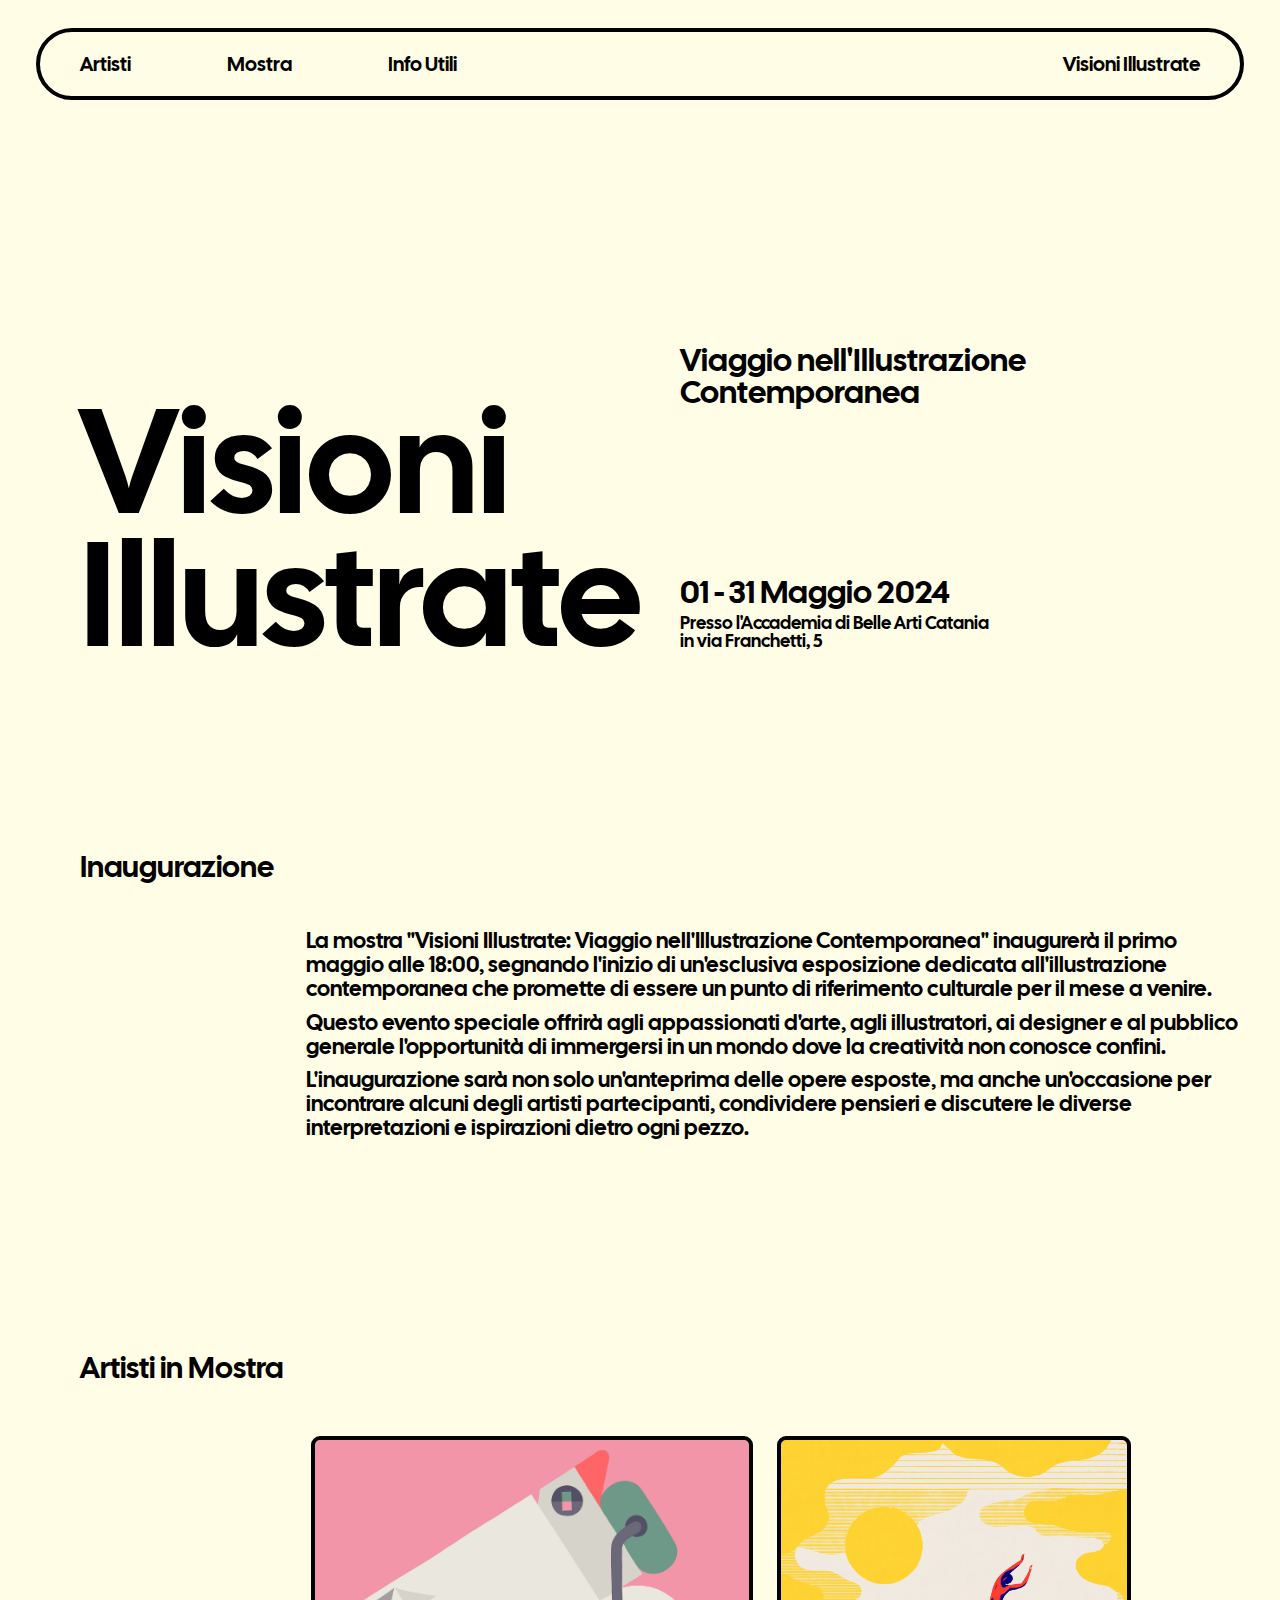
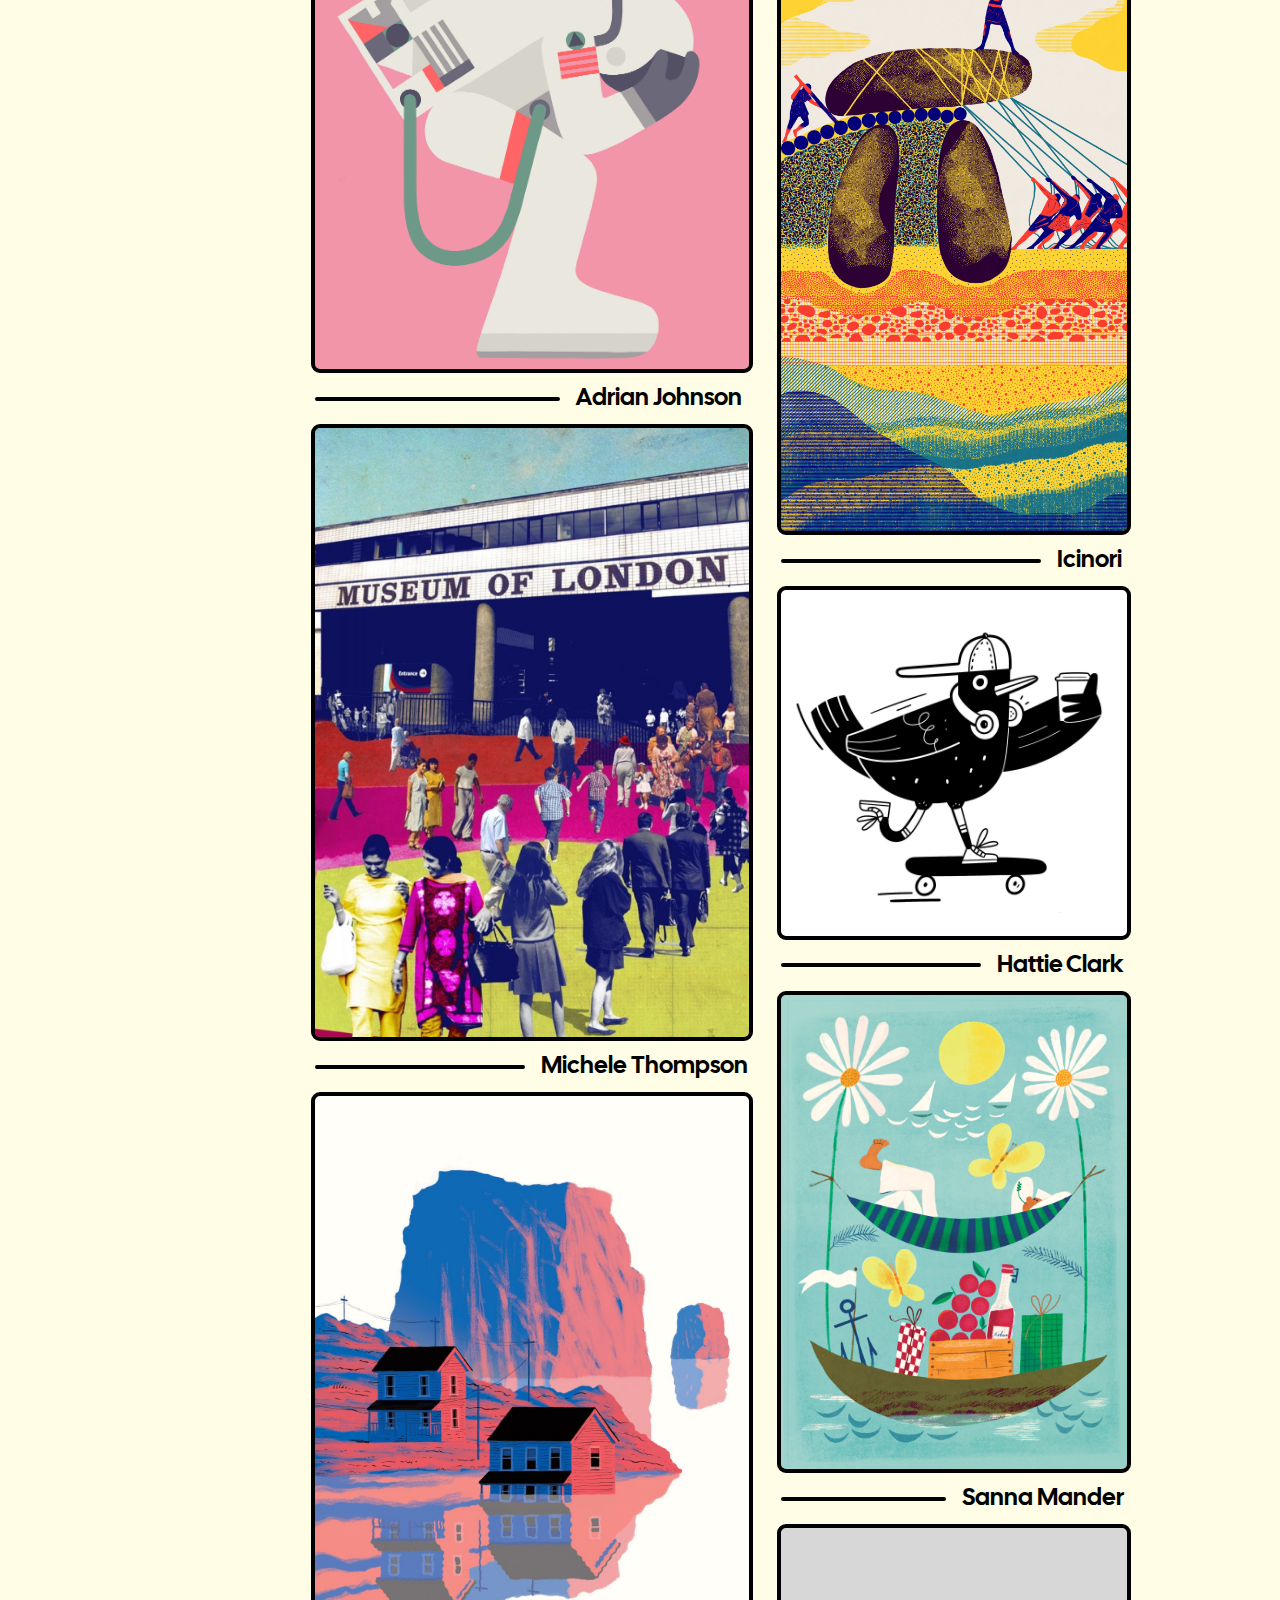
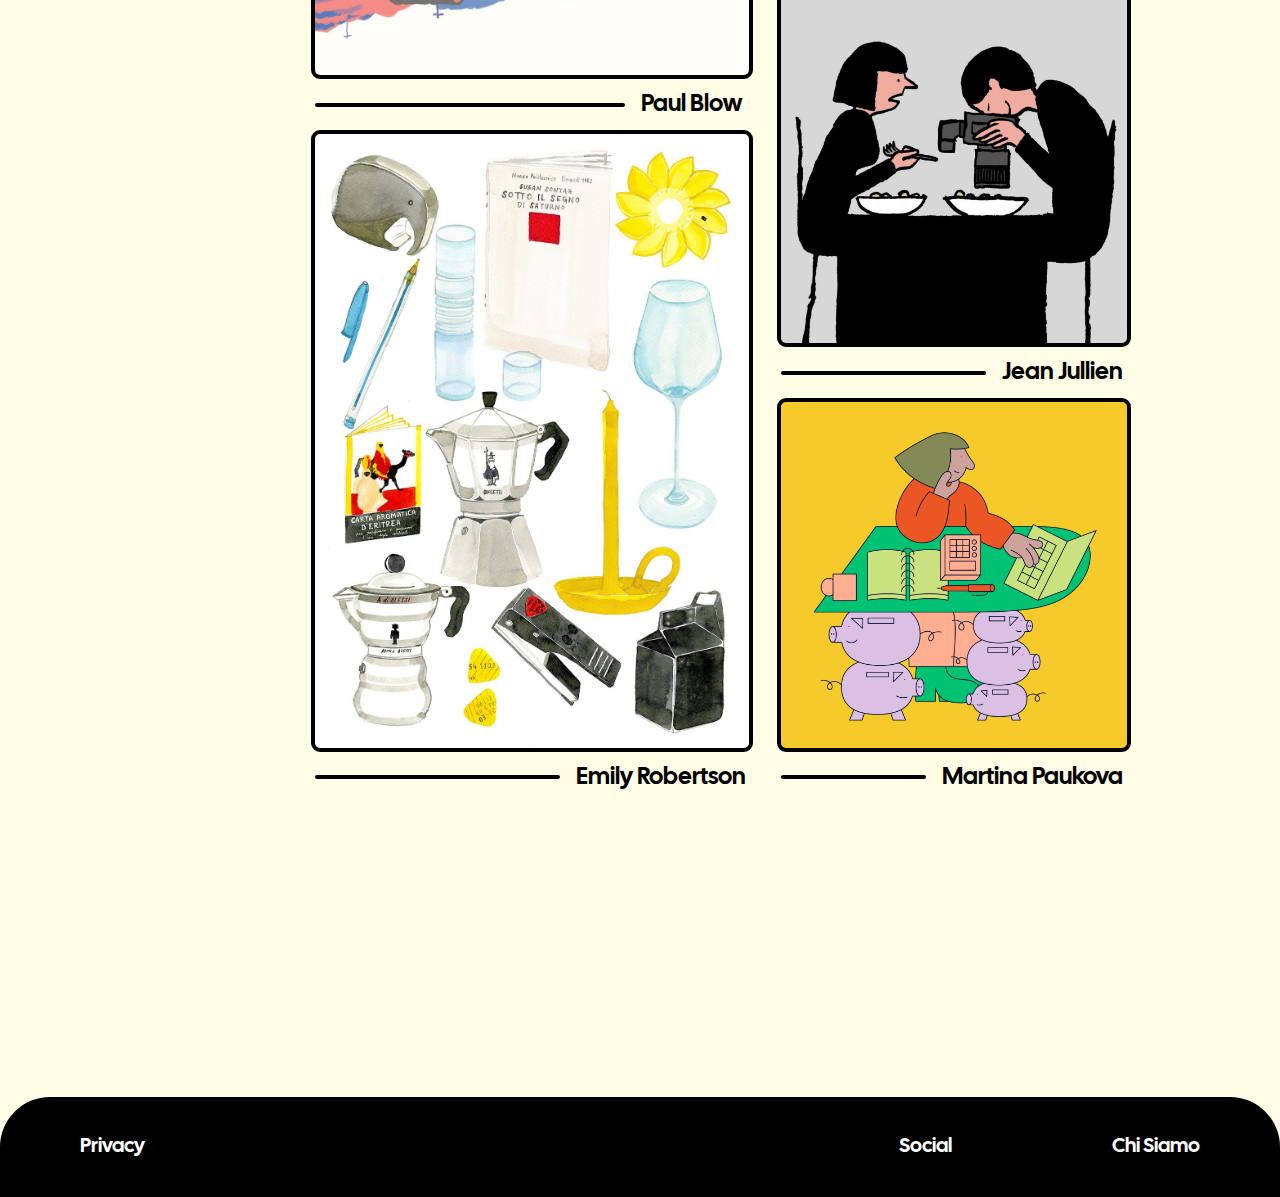
==== index.html @ b2c187a6 "Initial commit" ====
<!DOCTYPE html>
<html lang="en">
<head>
    <meta charset="UTF-8">
    <meta name="viewport" content="width=device-width, initial-scale=1.0">
    <title>Document</title>
    <link rel="stylesheet" href="styleprova2.css">
    <link rel="preconnect" href="https://fonts.googleapis.com">
    <link rel="preconnect" href="https://fonts.gstatic.com" crossorigin>
    <link href="https://fonts.googleapis.com/css2?family=Poppins:wght@500&display=swap" rel="stylesheet">
<body>
    <header>
        <div class="distanza">
            <ul>
                <li><a href="artisti.html">Artisti</a></li>
                <li><a href="">Mostra</a></li>
                <li><a href="">Info Utili</a></li>
            </ul>
        </div>
        <div class="sito">
            <a href="">Visioni Illustrate</a>
        </div>
    </header>
    <main>
        <section class="primo-blocco">
            <div class="home">
                <div class="titolo">
                    <h1>Visioni Illustrate</h1>
                </div>
                <div class="info">
                    <h2>Viaggio nell'Illustrazione Contemporanea</h2>
                    <h3>01 - 31 Maggio 2024</h3>
                    <h4>Presso l'Accademia di Belle Arti Catania 
                        <br>in via Franchetti, 5
                    </h4>
                </div>
            </div>
        </section>
        <section class="secondo-blocco">
            <div class="inaugurazione">
                <div class="distanza2">
                    <h5>Inaugurazione</h5>
                </div>
                <div class="testo">
                    <p>La mostra "Visioni Illustrate: Viaggio nell'Illustrazione Contemporanea" inaugurerà il primo maggio alle 18:00, segnando l'inizio di un'esclusiva esposizione dedicata all'illustrazione contemporanea che promette di essere un punto di riferimento culturale per il mese a venire.</p>
                    <p>Questo evento speciale offrirà agli appassionati d'arte, agli illustratori, ai designer e al pubblico generale l'opportunità di immergersi in un mondo dove la creatività non conosce confini.</p>
                    <p>L'inaugurazione sarà non solo un'anteprima delle opere esposte, ma anche un'occasione per incontrare alcuni degli artisti partecipanti, condividere pensieri e discutere le diverse interpretazioni e ispirazioni dietro ogni pezzo.</p>
                </div>
        </section>
        <section class="terzo-blocco">
            <div class="portfolio">
                <div class="distanza2">
                    <h6>Artisti in Mostra</h6>
                </div>  
                <div class="grid">
                    <div class="prima-colonna">
                        <div class="item1">
                            <img src="/immagini/adrian-johnson/adrian-johnson-astronauta-rosa.jpg" alt="">
                        </div>
                        <div class="nome-artista">
                            <div class="bordo1">
                                <div style="border: 2px black solid; border-radius: 50px;"></div>
                            </div>
                            <h7>Adrian Johnson</h7>
                        </div>
                        <div class="item1">
                            <img src="/immagini/michelle-thompson/michelle-thompson-museum.jpg" alt="">
                        </div>
                        <div class="nome-artista">
                            <div class="bordo2">
                                <div style="border: 2px black solid; border-radius: 50px;"></div>
                            </div>        
                            <h8>Michele Thompson</h8>
                        </div>
                        <div class="item1">
                            <img src="/immagini/paul-blow/paul-blow-landscape.jpg" alt="">
                        </div>
                        <div class="nome-artista">
                            <div class="bordo3">
                                <div style="border: 2px black solid; border-radius: 50px;"></div>
                            </div>
                            <h9>Paul Blow</h9>
                        </div>
                        <div class="item1">
                            <img src="/immagini/emily-robertson/emily-robertson.jpg" alt="">
                        </div>
                        <div class="nome-artista">
                            <div class="bordo4">
                                <div style="border: 2px black solid; border-radius: 50px;"></div>
                            </div>
                            <h10>Emily Robertson</h10>
                        </div>
                    </div>
                    <div class="seconda-colonna">
                        <div class="item2">
                            <img src="/immagini/icinori/icinori.jpg" alt="">
                        </div>
                        <div class="nome-artista">
                            <div class="bordo5">
                                <div style="border: 2px black solid; border-radius: 50px;"></div>
                            </div>
                            <h11>Icinori</h11>
                        </div>
                        <div class="item2">
                            <img src="/immagini/hattie-clark/hattie-clark.jpg" alt="">
                        </div>
                        <div class="nome-artista">
                            <div class="bordo6">
                                <div style="border: 2px black solid; border-radius: 50px;"></div>
                            </div>
                            <h12>Hattie Clark</h13>
                        </div>
                        <div class="item2">
                            <img src="/immagini/sanna-mander/sanna-mander-daisy.jpg" alt="">
                        </div>
                        <div class="nome-artista">
                            <div class="bordo7">
                                <div style="border: 2px black solid; border-radius: 50px;"></div>
                            </div>
                            <h14>Sanna Mander</h14>
                        </div>
                        <div class="item2">
                            <img src="/immagini/jean-jullien/jean-jullien.jpg" alt="">
                        </div>
                        <div class="nome-artista">
                            <div class="bordo8">
                                <div style="border: 2px black solid; border-radius: 50px;"></div>
                            </div>
                            <h15>Jean Jullien</h15>
                        </div>
                        <div class="item2">
                            <img src="/immagini/martina-paukova/martina-paukova-maialino.jpg" alt="">
                        </div>
                        <div class="nome-artista">
                            <div class="bordo9">
                                <div style="border: 2px black solid; border-radius: 50px;"></div>
                            </div>       
                            <h16>Martina Paukova</h16>
                        </div>
                    </div>
                </div>
            </div>    
        </section>
    </main>
    <footer>
        <nav class="distanza4"><a href="">Privacy</a></nav>
        <nav>
            <ul>
                <li><a href="">Social</a></li>
                <li><a href="">Chi Siamo</a></li>
            </ul>
        </nav>
    </footer>
</body>
</html>
---- styleprova2.css ----
body {
    background-color: #FFFDE6;
    margin: 0;
    font-family: myFont;
    box-sizing: border-box;
}

h1, h2, h3, h4, h5, h6, ul, a, p, li {
    margin: 0;
    padding: 0;
}

img {
    max-width: 100%;
    display: block;
}

.grid img {
    border-radius: 5px;
    outline: 4px solid black;
}

.immagine-png {
    margin: 100px auto;
    width: 100%;
}

.immagine-png-flex {
    mix-blend-mode: multiply;
}

.immagine-png-flex-sanna {
    width: 500px;
}

.martina h1 {
    position: absolute;
    margin-left: 120px;
    margin-top: 225px;
    font-size: 148px;
    line-height: 90%;
    height: 240px;
    max-width: 600px;
    align-items: center;

}

.adrian {
    display: flex;
}

.martina {
    max-width: 1380px;
    margin: 0 auto;
    position: relative;
}


header {
    max-width: 1200px;
    margin: auto;
    display: flex;
    height: 64px;
    margin-top: 28px;
    border-radius: 50px;
    border: 4px solid #000;
    justify-content: space-between;
    align-items:center;
}


header a {
    color: #000;
    text-decoration: none;
    font-size: 20px;
    margin: 0 64px 0 0;
    height: 20px;
    display: flex;
    max-width: 100%;
}

a:hover {
    color: grey;
}

img:hover {
    outline-color:#FFFDE6;
}

.mappa img:hover {
    outline-color: #FFFDE6 ;
}
header ul {
    max-width: 100%;
    list-style-type: none;
    display: flex;
    margin: 64px 40px;
    gap: 32px;
}


.sito a {
    max-width: 100%;
    margin: 0 40px 0 0;
}

.primo-blocco {
    max-width: 1200px;
    height: 500px;
    margin: auto;
    margin-top: 20px;
}

.home {
    display: flex;
    gap: 32px;
}

h1 {
    margin-left: 40px;
    margin-top: 288px;
    font-size: 148px;
    line-height: 90%;
    height: 240px;
    max-width: 600px;
}

h2 {
    margin-top: 227px;
    height: 64px;
    font-size: 32px;
    line-height: 100%;
    max-width: 100%;
}

h3 {
    margin-top: 168px;
    font-size: 32px;
    max-width: 100%;
    height: 32px;
    line-height: 100%;
}

h4 {
    font-size: 18px;
    line-height: 100%;
    margin-top: 5px;
}

.secondo-blocco {
    max-width: 1200px;
    height: fit-content;
    margin: auto;
}

.secondo-blocco-artisti {
    max-width: 1200px;
    height: fit-content;
    margin: auto;
}

.secondo-blocco-mostra {
    max-width: 1200px;
    height: fit-content;
    margin: auto; 
}

.mostra-info {
    max-width: 1200px;
    height: fit-content;
    margin: auto; 
}

.mostra-info-margin {
    max-width: 1200px;
    height: fit-content;
    margin: auto; 
}

.inaugurazione {
    display: flex;
    gap: 32px;
    margin: 0;
    padding: 0;
}


.distanza2 h5 {
    margin-left: 40px;
    margin-top: 234px;
    font-size: 30px;
    line-height: 100%;
    height: 36px;
    padding: 0;
}


.artisti-mostra h5 {
    font-size: 30px;
    margin: 234px 0 0 40px;
    max-width: 100%;
}

.artisti-mostra-margin h5 {
    font-size: 30px;
    margin: 234px 0 0 40px;
    max-width: 100%;
}

.biografia h5 {
    margin: 100px 0 0 40px;
    font-size: 30px;
    padding-right: 86px;
}

.biografia-adrian h5 {
    margin: 300px 0 0 40px;
    font-size: 30px;
    padding-right: 86px;
}

.testo {
    margin-top: 310px;
    height: 280px;
    max-width: 100%;
}

.testo p {
    font-size: 22px;
    line-height: 110%;
    margin-bottom: 9px;
}

.testo-artisti  {
    margin-top: 170px;
    height: fit-content;
    max-width: 913px;
    line-height: 110%;
    font-size: 22px;
}

.testo-artisti p {
    margin-bottom: 9px;
}

.testo-artisti-flex {
    margin-top: 350px;
    height: fit-content;
    max-width: 913px;
    line-height: 110%;
    font-size: 22px;
}

.testo-artisti-mostra {
    margin-top: 310px;
    height: fit-content;
    max-width: 913px;
    line-height: 110%;
    font-size: 22px;
}

.testo-artisti-mostra p {
    margin-bottom: 9px;
}
.testo-artisti-mostra-margin {
    margin-top: 310px;
    margin-left: 25px;
    height: fit-content;
    max-width: 913px;
    line-height: 110%;
    font-size: 22px;
}

.testo-artisti-mostra-margin p {
    margin-bottom: 9px;
}

.sede {
    max-width: 1000px;
    margin: auto;
}

.mappa img {
    margin-top: 40px;
    border-radius: 5px;
    outline: 3px solid black;
    max-width: 900px;
    margin-left: 70px;
}

.testo-artisti-flex p {
    margin-bottom: 9px ;
}

.terzo-blocco {
    max-width: 1200px;
    margin: auto;
}

.terzo-blocco-mostra {
    max-width: 1200px;
    margin: auto;
}

.portfolio {
    max-width: 1200px;
    display: flex;
    gap: 32px;
    
}

h6 {
    margin-left: 40px;
    font-size: 30px;
    line-height: 100%;
    height: 36px;
    max-width: 288px;
    margin-top: 145px;
}

.grid {
    max-width: 900px;
    margin-top: 230px;
    column-count: 2;
    gap: 32px;
}

.grid-portfolio {
    max-width: 800px;
    margin-top: 170px;
    column-count: 2;
    gap: 32px;
    margin-left: 40px;
}

.grid-portfolio img {
    margin-left: 0;
    margin-bottom: 32px;
    border-radius: 5px;
    outline: 4px solid black;
}

.prima-colonna {
    display: block;
    max-width: 480.5px;
}

.seconda-colonna {
    display: block;
    max-width: 345.6px;
}



.bordo1 {width: 245px;}
.bordo2 {width: 210px;}
.bordo3 {width: 310px;}
.bordo4 {width: 245px;}
.bordo5 {width: 260px;}
.bordo6 {width: 200px;}
.bordo7 {width: 165px;}
.bordo8 {width: 205px;}
.bordo9 {width: 145px;}

.nome-artista {
    display: flex;
    align-items: center;
    gap: 16px;
    margin: 15px 0;
}

h7, h8, h9, h10, h11, h12, h13, h14, h15, h16 {
    font-size: 24px;
}

footer {
    background-color: #000;
    display: flex;
    max-width: 1280px;
    height: 100px;
    margin: 290px auto 0;
    border-radius: 50px 50px 0 0;
    align-items: center;
    justify-content: space-between;
}

footer nav {
    margin: 0 80px;
}

footer a {
    text-decoration: none;
    color: white;
    font-size: 20px;
}

footer ul {
    list-style-type: none;
    text-decoration-line: none;
    display: flex;
    gap: 160px;
}

.artisti {
    margin: 145px 0 0 286.45px;
}

.nome a {
    color: #000;
    font-size: 92px;
    line-height: 100%;
    margin: 0;
    height: 110px;
    margin-bottom: 20px;
    text-decoration: none;
}

.nome a:hover {
    color: grey;
}

.bordo {
    max-width: 100%;
}

.testo-artisti-flex .bordo {
    margin: 50px 0;
    max-width: 100%;
}

.nome {
    height: 110px;
    margin-bottom: 20px;
}

@font-face {
    font-family: myFont;
    src: url(font/calsans.ttf);
}

@media (max-width: 1200px) {
    header  {
        height: 24px;
        max-width: 330px;
        border: 3px solid;
        padding: 0;
        margin: 20px auto 0;
    }

    header ul a {
        height: 10px;
        margin: 0;
        height: fit-content;
    }

    header ul {
        margin-left: 20px;
    }

    header a {
        font-size: 10px;
        align-items: center;
    }

    .sito a {
        margin: 0 20px 0 0;
        padding: 0;
        line-height: 100%;
        height: fit-content;
    }

    .primo-blocco {
        max-width: 330px;
        height: fit-content;
        margin: 0 auto 0;
    }

    .home {
        flex-direction: column;
        margin: 0;
        gap: 0;
    }

    h1 {
        height: fit-content;
        font-size: 64px;
        margin: 200px 0 0 0;
    }

    .martina {
        max-width: 330px;
    }


    .martina h1 {
        font-size: 64px;
        position: absolute;
        height: fit-content;
        max-width: 100%;
        margin: 0;
        padding-top: 30px;
    }

    .adrian h1 {
        font-size: 64px;
        position: absolute;
        height: fit-content;
        max-width: 100%;
        margin: 0;
        padding-top: 200px;
    }

    .immagine-png {
        margin: 50px auto 0;
        width: 100%;
    }

    .immagine-png-flex {
        margin: 20px auto 0;
        width: 100%;
    }

    .immagine-png-flex-sanna {
        margin: 20px auto 0;
    }
    
    h2 {
        height: fit-content;
        font-size: 22px;
        margin-top: 5px;
    }

    h3 {
        font-size: 18px;
        margin-top: 5px;
        height: fit-content;
    }

    h4 {
        font-size: 9px;
        font-family: system-ui, -apple-system, BlinkMacSystemFont, 'Segoe UI', Roboto, Oxygen, Ubuntu, Cantarell, 'Open Sans', 'Helvetica Neue', sans-serif;
        margin: 2px 0;
        line-height: 100%;
    }

    .secondo-blocco {
        max-width: 330px;
        margin: 150px auto 0;
        height: fit-content;
    }

    .secondo-blocco-mostra {
        max-width: 330px;
        margin: 20px auto;
        height: fit-content;
    }

    .mostra-info {
        max-width: 330px;
        margin: 150px auto 0;
        height: fit-content;
    }

    .mostra-info-margin {
        max-width: 330px;
        height: fit-content;
        margin: 40px auto 0; 
    }


    .secondo-blocco-artisti {
        max-width: 330px;
        margin: 40px auto;
        height: fit-content;
    }

    .inaugurazione {
        flex-direction: column;
        gap: 0;
        margin-left: 0;
    }

    .inaugurazione {
        flex-direction: column;
        gap: 0;
        margin-left: 0;
    }

    .distanza2 h5 {
        margin: 0;
        padding: 0;
    }

    h5 {
        margin: 40px 0 0 0;
        font-size: 22px;
        height: fit-content;
        max-width: 330px;
    }

    .artisti-mostra h5 {
        margin-left: 0;
        margin-top: 170px;
    }


    .biografia h5 {
        margin: 0;
        padding: 0;
        font-size: 22px;
    }

    .biografia-adrian h5 {
        margin: 0;
        font-size: 22px;
    }

    .artisti-mostra-margin h5 {
        font-size: 22px;
        margin: 0;
        max-width: 100%;
    }

    .testo {
        max-width: 290px;
        margin-top: 10px;
        height: fit-content;
    }

    .testo p {
        font-family: system-ui, -apple-system, BlinkMacSystemFont, 'Segoe UI', Roboto, Oxygen, Ubuntu, Cantarell, 'Open Sans', 'Helvetica Neue', sans-serif;
        font-size: 16px;
        line-height: 100%;
    }

    .testo-artisti  {
        margin-top: 10px;
        height: fit-content;
        max-width: 330px;
        line-height: 100%;
        font-size: 16px;
    }
    
    .testo-artisti p {
        margin-bottom: 9px;
        font-family: system-ui, -apple-system, BlinkMacSystemFont, 'Segoe UI', Roboto, Oxygen, Ubuntu, Cantarell, 'Open Sans', 'Helvetica Neue', sans-serif;
    }

    .testo-artisti-mostra {
        margin-top: 10px;
        height: fit-content;
        max-width: 330px;
        line-height: 100%;
        font-size: 16px;
    }

    .testo-artisti-mostra p {
        margin-bottom: 9px;
        font-family: system-ui, -apple-system, BlinkMacSystemFont, 'Segoe UI', Roboto, Oxygen, Ubuntu, Cantarell, 'Open Sans', 'Helvetica Neue', sans-serif;
    }

    .testo-artisti-flex {
        margin: 10px auto 0;
        margin-top: 10px;
        height: fit-content;
        max-width: 330px;
        line-height: 100%;
        font-size: 16px;
    }

    .testo-artisti-flex p {
        margin-bottom: 9px;
        font-family: system-ui, -apple-system, BlinkMacSystemFont, 'Segoe UI', Roboto, Oxygen, Ubuntu, Cantarell, 'Open Sans', 'Helvetica Neue', sans-serif;
    }

    .testo-artisti-mostra-margin {
        margin: 10px 0 0 0;
        height: fit-content;
        max-width: 330px;
        line-height: 100%;
        font-size: 16px;
    }

    .testo-artisti-mostra-margin p {
        font-family: system-ui, -apple-system, BlinkMacSystemFont, 'Segoe UI', Roboto, Oxygen, Ubuntu, Cantarell, 'Open Sans', 'Helvetica Neue', sans-serif;
    }

    

    .terzo-blocco {
        max-width: 330px;
        margin: 40px auto 0;
        height: fit-content;
    }

    .terzo-blocco-mostra {
        max-width: 330px;
        margin: 40px auto 0;
    }

    .artisti {
        margin: 0;
    }

    .nome {
        margin: 0;
        height: 40px;
    }
    
    .nome a {
        color: #000;
        font-size: 32px;
        text-decoration: none;
        line-height: 100%;
        margin-bottom: 0;
    }
    
    .nome a:hover {
        color: grey;
    }
    
    .bordo {
        max-width: 100%;
    }

    .bordo:hover {
        color: grey;
    }

    
    .portfolio {
        max-width: 330px;
        gap: 0;
        flex-direction: column;
    }

    h6 {
        margin: 0;
        font-size: 22px;
        height: fit-content;
        max-width: 330px;
    }

    .grid {
        display: block;
        max-width: 330px;
        margin-top: 10px;
        column-count: 2;
        gap: 16px;
    }

    .grid img {
        border-radius: 5px;
        outline: 3px solid black;
    }

    .grid img:hover {
        outline-color: #FFFDE6;
    }


    .grid-portfolio {
        display: block;
        max-width: 100%px;
        margin-top: 20px;
        margin-left: 0;
        column-count: 2;
        gap: 16px;
    }

    .prima-colonna {
        display: block;
        max-width: 195px;
    }

    .seconda-colonna {
        display: block;
        max-width: 124.4px;
    }

   

    .grid-portfolio img {
        margin-left: 0;
        margin-bottom: 16px;
        border-radius: 5px;
        outline: 3px solid black;
    }

    .sede {
        max-width: 330px;
        margin: auto;
    }
    
    .mappa img {
        margin: 20px auto 0;
        border-radius: 5px;
        outline: 3px solid black;
        max-width: 330px;
    }

    .nome-artista {
        gap: 8px;
        margin: 5px 0;
    }

    .bordo1 {width: 65px; border: #000 solid 0.1;}
    .bordo2 {width: 45px;}
    .bordo3 {width: 95px;}
    .bordo4 {width: 60px;}
    .bordo5 {width: 95px;}
    .bordo6 {width: 52px;}
    .bordo7 {width: 35px;}
    .bordo8 {width: 55px;}
    .bordo9 {width: 24px;}

    h7, h8, h9, h10, h11, h12, h13, h14, h15, h16 {
        font-size: 12px;
    }

    footer {
        background-color: #000;
        display: flex;
        max-width: 330px;
        height: 50px;
        margin: 100px auto 0;
        border-radius: 25px 25px 0 0;
        align-items: center;
        justify-content: space-between;
    }
    
    footer nav {
        margin: 0 40px;
    }
    
    footer a {
        text-decoration: none;
        color: white;
        font-size: 8px;
    }

    footer a:hover {
        color: rgb(205, 205, 205);
    }
    
    footer ul {
        list-style-type: none;
        text-decoration-line: none;
        display: flex;
        gap: 10px;
    }
}
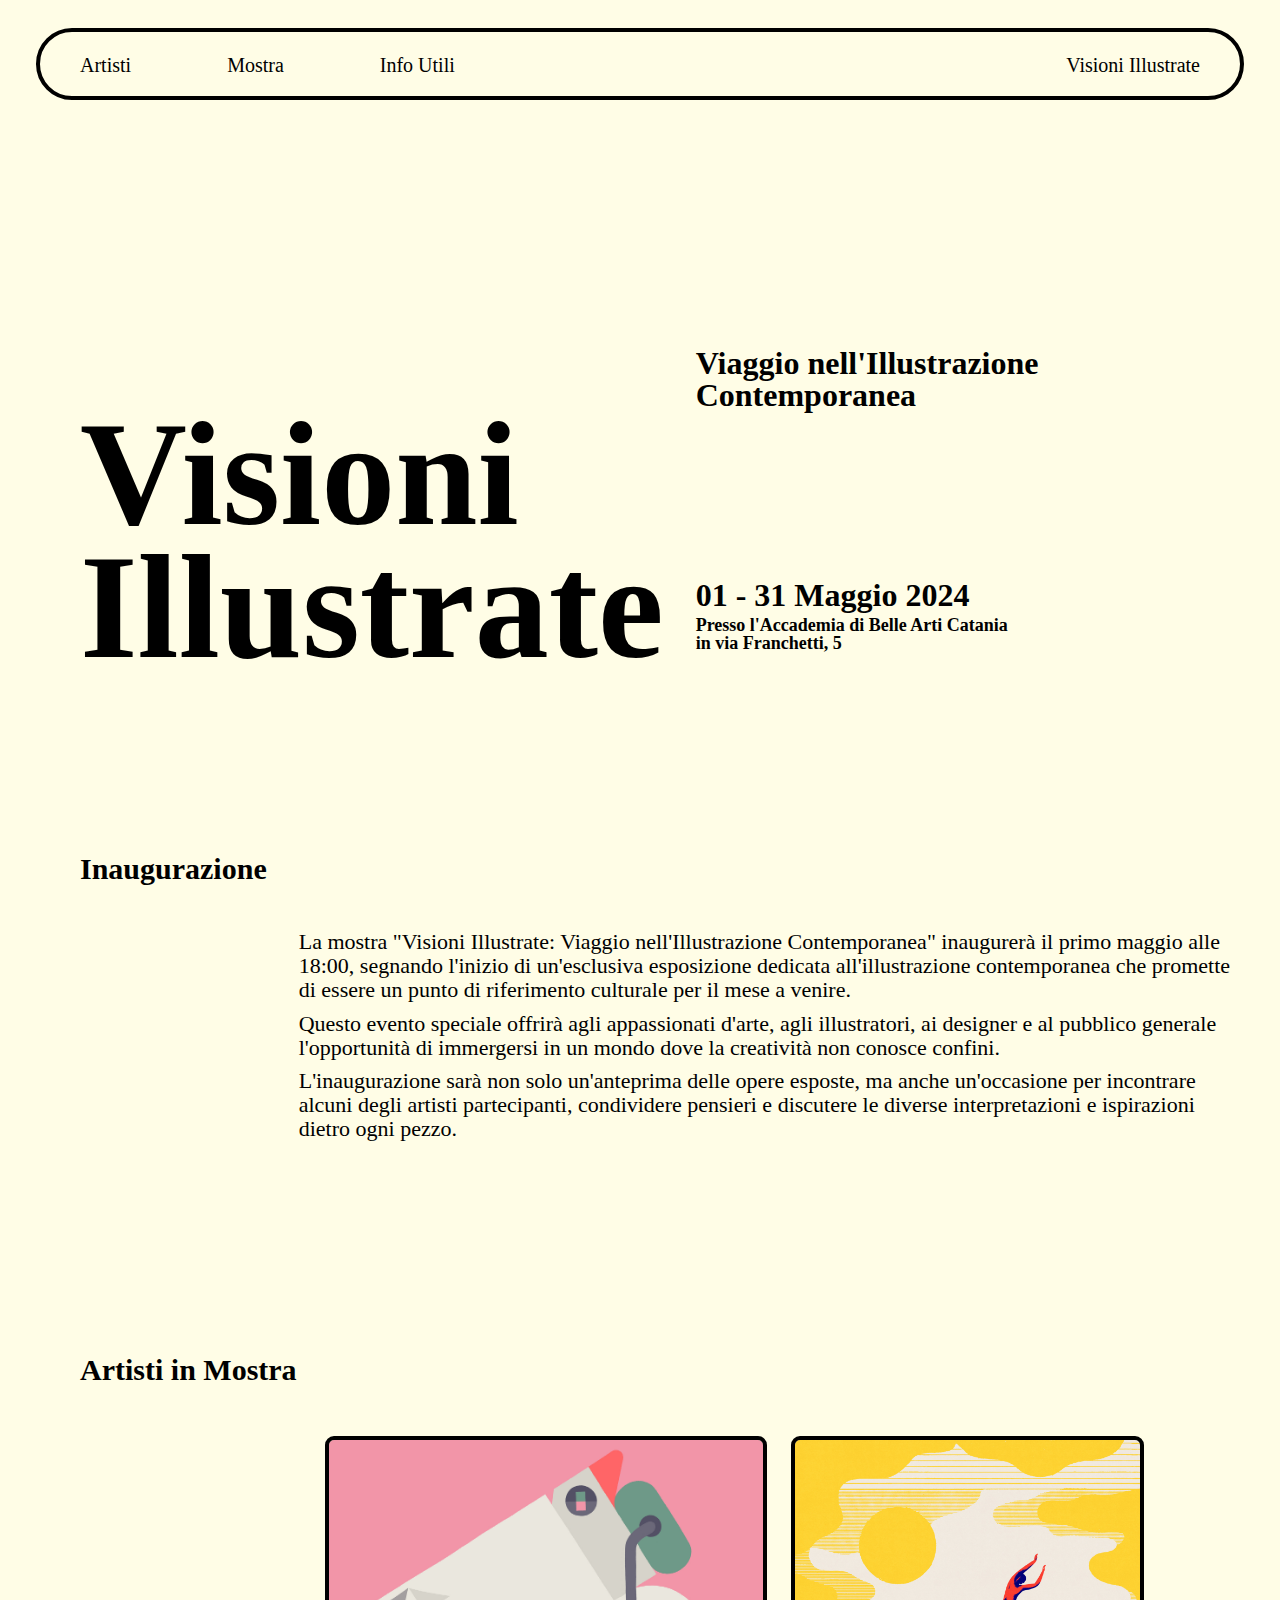
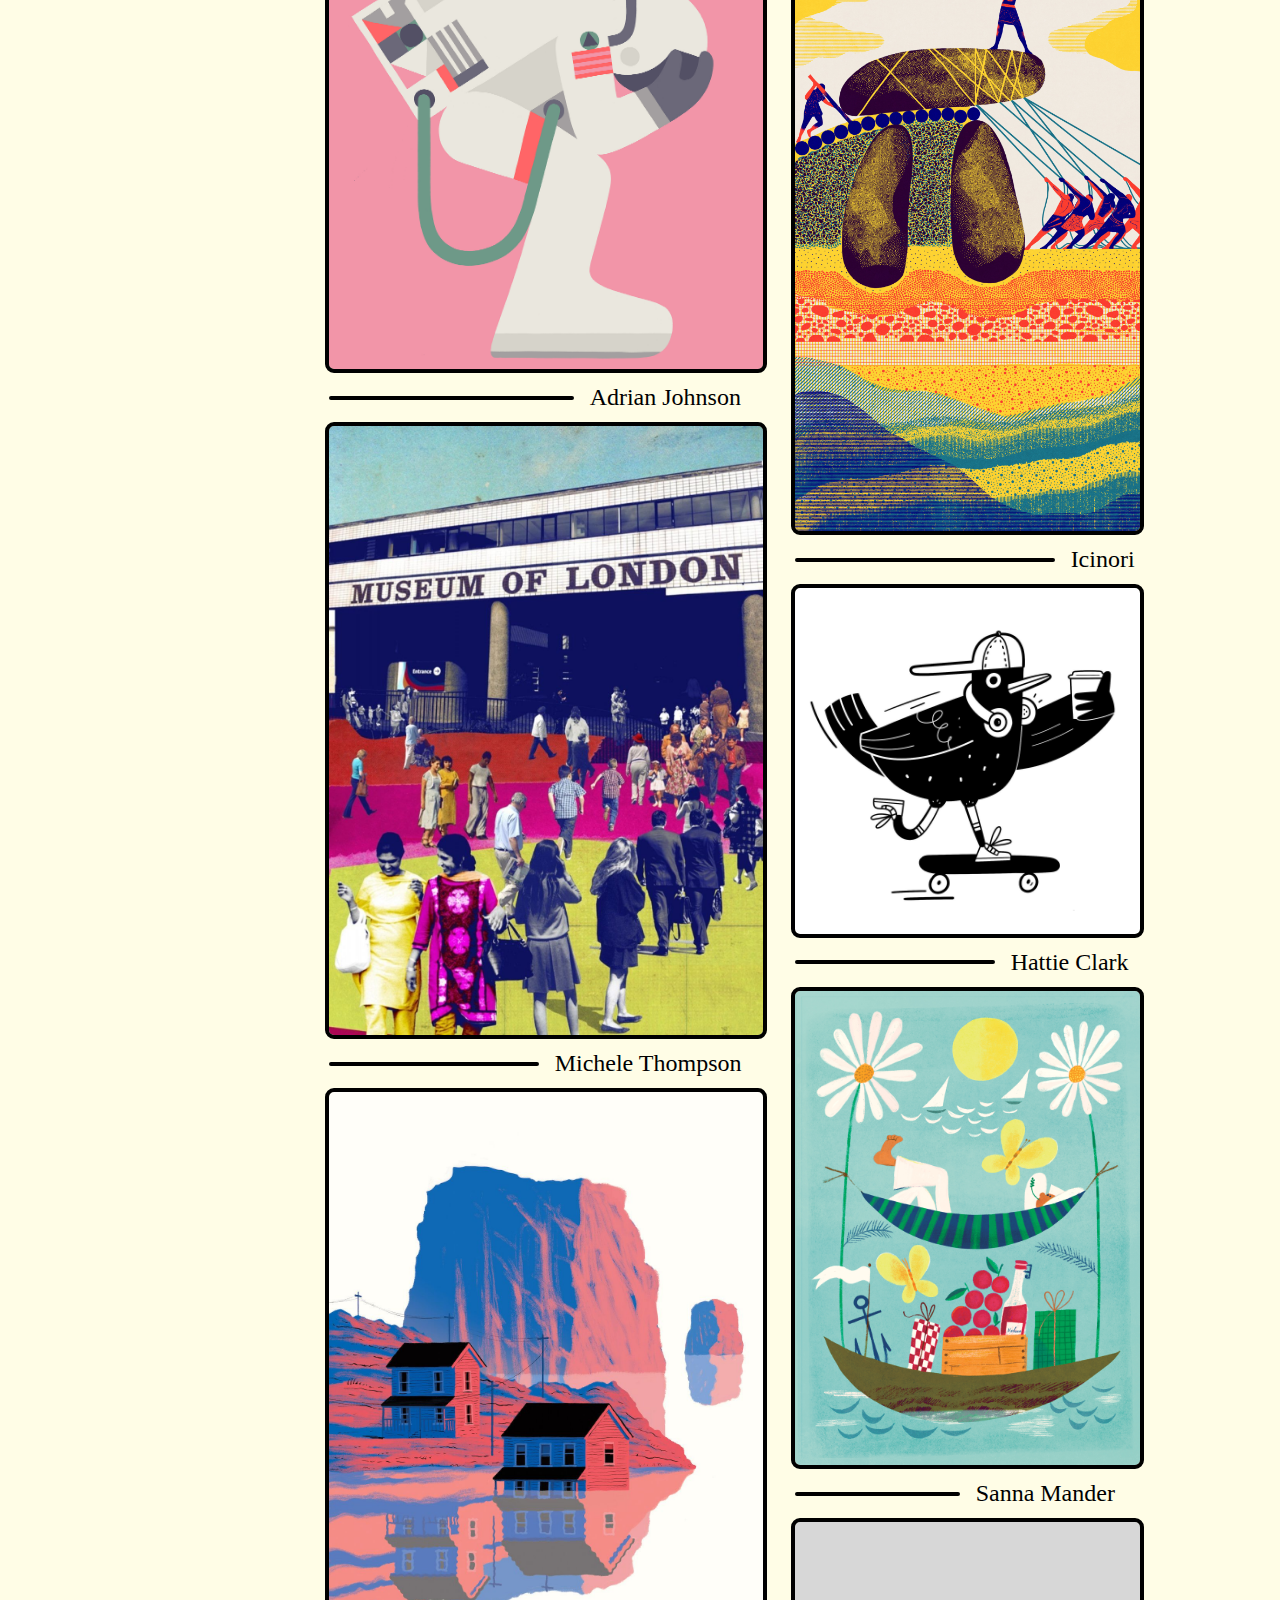
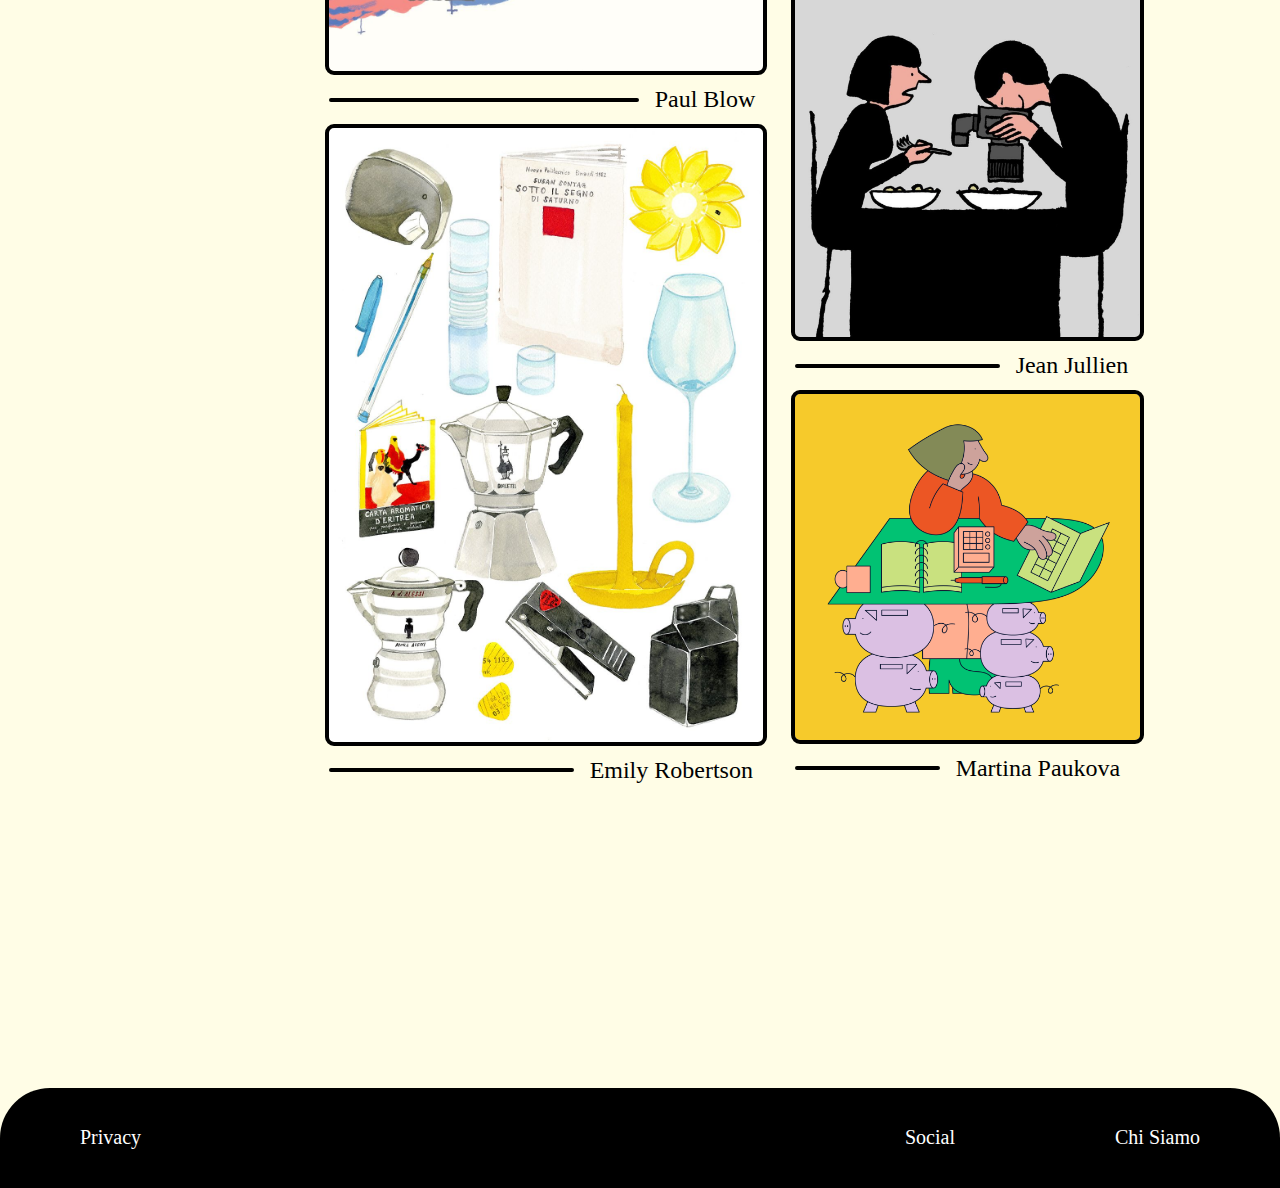
==== commit a56f00a1: "ttt" ====
--- a/index.html
+++ b/index.html
@@ -4,7 +4,7 @@
     <meta charset="UTF-8">
     <meta name="viewport" content="width=device-width, initial-scale=1.0">
     <title>Document</title>
-    <link rel="stylesheet" href="styleprova2.css">
+    <link rel="stylesheet" href="css/styleprova2.css">
     <link rel="preconnect" href="https://fonts.googleapis.com">
     <link rel="preconnect" href="https://fonts.gstatic.com" crossorigin>
     <link href="https://fonts.googleapis.com/css2?family=Poppins:wght@500&display=swap" rel="stylesheet">
@@ -13,12 +13,12 @@
         <div class="distanza">
             <ul>
                 <li><a href="artisti.html">Artisti</a></li>
-                <li><a href="">Mostra</a></li>
-                <li><a href="">Info Utili</a></li>
+                <li><a href="mostra.html">Mostra</a></li>
+                <li><a href="info-utili.html">Info Utili</a></li>
             </ul>
         </div>
         <div class="sito">
-            <a href="">Visioni Illustrate</a>
+            <a href="home-page.html">Visioni Illustrate</a>
         </div>
     </header>
     <main>
@@ -46,6 +46,7 @@
                     <p>Questo evento speciale offrirà agli appassionati d'arte, agli illustratori, ai designer e al pubblico generale l'opportunità di immergersi in un mondo dove la creatività non conosce confini.</p>
                     <p>L'inaugurazione sarà non solo un'anteprima delle opere esposte, ma anche un'occasione per incontrare alcuni degli artisti partecipanti, condividere pensieri e discutere le diverse interpretazioni e ispirazioni dietro ogni pezzo.</p>
                 </div>
+            </div>
         </section>
         <section class="terzo-blocco">
             <div class="portfolio">
@@ -54,8 +55,10 @@
                 </div>  
                 <div class="grid">
                     <div class="prima-colonna">
-                        <div class="item1">
-                            <img src="/immagini/adrian-johnson/adrian-johnson-astronauta-rosa.jpg" alt="">
+                        <div class="immagine">
+                           <a href="adrian-johnson.html">
+                                <img src="immagini/adrian-johnson/adrian-johnson-astronauta-rosa.jpg" alt="">
+                           </a>
                         </div>
                         <div class="nome-artista">
                             <div class="bordo1">
@@ -63,8 +66,10 @@
                             </div>
                             <h7>Adrian Johnson</h7>
                         </div>
-                        <div class="item1">
-                            <img src="/immagini/michelle-thompson/michelle-thompson-museum.jpg" alt="">
+                        <div class="immagine">
+                            <a href="">
+                                <img src="/immagini/michelle-thompson/michelle-thompson-museum.jpg" alt="">
+                            </a>
                         </div>
                         <div class="nome-artista">
                             <div class="bordo2">
@@ -72,8 +77,10 @@
                             </div>        
                             <h8>Michele Thompson</h8>
                         </div>
-                        <div class="item1">
-                            <img src="/immagini/paul-blow/paul-blow-landscape.jpg" alt="">
+                        <div class="immagine">
+                            <a href="">
+                                <img src="/immagini/paul-blow/paul-blow-landscape.jpg" alt="">
+                            </a>
                         </div>
                         <div class="nome-artista">
                             <div class="bordo3">
@@ -81,8 +88,10 @@
                             </div>
                             <h9>Paul Blow</h9>
                         </div>
-                        <div class="item1">
-                            <img src="/immagini/emily-robertson/emily-robertson.jpg" alt="">
+                        <div class="immagine">
+                            <a href="">
+                                <img src="/immagini/emily-robertson/emily-robertson.jpg" alt="">
+                            </a>
                         </div>
                         <div class="nome-artista">
                             <div class="bordo4">
@@ -92,8 +101,10 @@
                         </div>
                     </div>
                     <div class="seconda-colonna">
-                        <div class="item2">
-                            <img src="/immagini/icinori/icinori.jpg" alt="">
+                        <div class="immagine">
+                            <a href="">
+                                <img src="/immagini/icinori/icinori.jpg" alt="">
+                            </a>
                         </div>
                         <div class="nome-artista">
                             <div class="bordo5">
@@ -101,8 +112,10 @@
                             </div>
                             <h11>Icinori</h11>
                         </div>
-                        <div class="item2">
-                            <img src="/immagini/hattie-clark/hattie-clark.jpg" alt="">
+                        <div class="immagine">
+                            <a href="">
+                                <img src="/immagini/hattie-clark/hattie-clark.jpg" alt="">
+                            </a>
                         </div>
                         <div class="nome-artista">
                             <div class="bordo6">
@@ -110,8 +123,10 @@
                             </div>
                             <h12>Hattie Clark</h13>
                         </div>
-                        <div class="item2">
-                            <img src="/immagini/sanna-mander/sanna-mander-daisy.jpg" alt="">
+                        <div class="immagine">
+                            <a href="sanna-mander.html">
+                                <img src="/immagini/sanna-mander/sanna-mander-daisy.jpg" alt="">
+                            </a>
                         </div>
                         <div class="nome-artista">
                             <div class="bordo7">
@@ -119,8 +134,10 @@
                             </div>
                             <h14>Sanna Mander</h14>
                         </div>
-                        <div class="item2">
-                            <img src="/immagini/jean-jullien/jean-jullien.jpg" alt="">
+                        <div class="immagine">
+                            <a href="">
+                                <img src="/immagini/jean-jullien/jean-jullien.jpg" alt="">
+                            </a>
                         </div>
                         <div class="nome-artista">
                             <div class="bordo8">
@@ -128,8 +145,10 @@
                             </div>
                             <h15>Jean Jullien</h15>
                         </div>
-                        <div class="item2">
-                            <img src="/immagini/martina-paukova/martina-paukova-maialino.jpg" alt="">
+                        <div class="immagine">
+                            <a href="martina-paukova.html">
+                                <img src="/immagini/martina-paukova/martina-paukova-maialino.jpg" alt="">
+                            </a>
                         </div>
                         <div class="nome-artista">
                             <div class="bordo9">
--- a/css/styleprova2.css
+++ b/css/styleprova2.css
@@ -0,0 +1,867 @@
+body {
+    background-color: #FFFDE6;
+    margin: 0;
+    font-family: myFont;
+    box-sizing: border-box;
+}
+
+h1, h2, h3, h4, h5, h6, ul, a, p, li {
+    margin: 0;
+    padding: 0;
+}
+
+img {
+    max-width: 100%;
+    display: block;
+}
+
+.grid img {
+    border-radius: 5px;
+    outline: 4px solid black;
+}
+
+.immagine-png {
+    margin: 100px auto;
+    width: 100%;
+}
+
+.immagine-png-flex {
+    mix-blend-mode: multiply;
+}
+
+.immagine-png-flex-sanna {
+    width: 500px;
+}
+
+.martina h1 {
+    position: absolute;
+    margin-left: 120px;
+    margin-top: 225px;
+    font-size: 148px;
+    line-height: 90%;
+    height: 240px;
+    max-width: 600px;
+    align-items: center;
+
+}
+
+.adrian {
+    display: flex;
+}
+
+.martina {
+    max-width: 1380px;
+    margin: 0 auto;
+    position: relative;
+}
+
+
+header {
+    max-width: 1200px;
+    margin: auto;
+    display: flex;
+    height: 64px;
+    margin-top: 28px;
+    border-radius: 50px;
+    border: 4px solid #000;
+    justify-content: space-between;
+    align-items:center;
+}
+
+
+header a {
+    color: #000;
+    text-decoration: none;
+    font-size: 20px;
+    margin: 0 64px 0 0;
+    height: 20px;
+    display: flex;
+    max-width: 100%;
+}
+
+a:hover {
+    color: grey;
+}
+
+img:hover {
+    outline-color:#FFFDE6;
+}
+
+.mappa img:hover {
+    outline-color: #FFFDE6 ;
+}
+header ul {
+    max-width: 100%;
+    list-style-type: none;
+    display: flex;
+    margin: 64px 40px;
+    gap: 32px;
+}
+
+
+.sito a {
+    max-width: 100%;
+    margin: 0 40px 0 0;
+}
+
+.primo-blocco {
+    max-width: 1200px;
+    height: 500px;
+    margin: auto;
+    margin-top: 20px;
+}
+
+.home {
+    display: flex;
+    gap: 32px;
+}
+
+h1 {
+    margin-left: 40px;
+    margin-top: 288px;
+    font-size: 148px;
+    line-height: 90%;
+    height: 240px;
+    max-width: 600px;
+}
+
+h2 {
+    margin-top: 227px;
+    height: 64px;
+    font-size: 32px;
+    line-height: 100%;
+    max-width: 100%;
+}
+
+h3 {
+    margin-top: 168px;
+    font-size: 32px;
+    max-width: 100%;
+    height: 32px;
+    line-height: 100%;
+}
+
+h4 {
+    font-size: 18px;
+    line-height: 100%;
+    margin-top: 5px;
+}
+
+.secondo-blocco {
+    max-width: 1200px;
+    height: fit-content;
+    margin: auto;
+}
+
+.secondo-blocco-artisti {
+    max-width: 1200px;
+    height: fit-content;
+    margin: auto;
+}
+
+.secondo-blocco-mostra {
+    max-width: 1200px;
+    height: fit-content;
+    margin: auto; 
+}
+
+.mostra-info {
+    max-width: 1200px;
+    height: fit-content;
+    margin: auto; 
+}
+
+.mostra-info-margin {
+    max-width: 1200px;
+    height: fit-content;
+    margin: auto; 
+}
+
+.inaugurazione {
+    display: flex;
+    gap: 32px;
+    margin: 0;
+    padding: 0;
+}
+
+
+.distanza2 h5 {
+    margin-left: 40px;
+    margin-top: 234px;
+    font-size: 30px;
+    line-height: 100%;
+    height: 36px;
+    padding: 0;
+}
+
+
+.artisti-mostra h5 {
+    font-size: 30px;
+    margin: 234px 0 0 40px;
+    max-width: 100%;
+}
+
+.artisti-mostra-margin h5 {
+    font-size: 30px;
+    margin: 234px 0 0 40px;
+    max-width: 100%;
+}
+
+.biografia h5 {
+    margin: 100px 0 0 40px;
+    font-size: 30px;
+    padding-right: 86px;
+}
+
+.biografia-adrian h5 {
+    margin: 300px 0 0 40px;
+    font-size: 30px;
+    padding-right: 86px;
+}
+
+.testo {
+    margin-top: 310px;
+    height: 280px;
+    max-width: 100%;
+}
+
+.testo p {
+    font-size: 22px;
+    line-height: 110%;
+    margin-bottom: 9px;
+}
+
+.testo-artisti  {
+    margin-top: 170px;
+    height: fit-content;
+    max-width: 913px;
+    line-height: 110%;
+    font-size: 22px;
+}
+
+.testo-artisti p {
+    margin-bottom: 9px;
+}
+
+.testo-artisti-flex {
+    margin-top: 350px;
+    height: fit-content;
+    max-width: 913px;
+    line-height: 110%;
+    font-size: 22px;
+}
+
+.testo-artisti-mostra {
+    margin-top: 310px;
+    height: fit-content;
+    max-width: 913px;
+    line-height: 110%;
+    font-size: 22px;
+}
+
+.testo-artisti-mostra p {
+    margin-bottom: 9px;
+}
+.testo-artisti-mostra-margin {
+    margin-top: 310px;
+    margin-left: 25px;
+    height: fit-content;
+    max-width: 913px;
+    line-height: 110%;
+    font-size: 22px;
+}
+
+.testo-artisti-mostra-margin p {
+    margin-bottom: 9px;
+}
+
+.sede {
+    max-width: 1000px;
+    margin: auto;
+}
+
+.mappa img {
+    margin-top: 40px;
+    border-radius: 5px;
+    outline: 3px solid black;
+    max-width: 900px;
+    margin-left: 70px;
+}
+
+.testo-artisti-flex p {
+    margin-bottom: 9px ;
+}
+
+.terzo-blocco {
+    max-width: 1200px;
+    margin: auto;
+}
+
+.terzo-blocco-mostra {
+    max-width: 1200px;
+    margin: auto;
+}
+
+.portfolio {
+    max-width: 1200px;
+    display: flex;
+    gap: 32px;
+    
+}
+
+h6 {
+    margin-left: 40px;
+    font-size: 30px;
+    line-height: 100%;
+    height: 36px;
+    max-width: 288px;
+    margin-top: 145px;
+}
+
+.grid {
+    max-width: 900px;
+    margin-top: 230px;
+    column-count: 2;
+    gap: 32px;
+}
+
+.grid-portfolio {
+    max-width: 800px;
+    margin-top: 170px;
+    column-count: 2;
+    gap: 32px;
+    margin-left: 40px;
+}
+
+.grid-portfolio img {
+    margin-left: 0;
+    margin-bottom: 32px;
+    border-radius: 5px;
+    outline: 4px solid black;
+}
+
+.prima-colonna {
+    display: block;
+    max-width: 480.5px;
+}
+
+.seconda-colonna {
+    display: block;
+    max-width: 345.6px;
+}
+
+
+
+.bordo1 {width: 245px;}
+.bordo2 {width: 210px;}
+.bordo3 {width: 310px;}
+.bordo4 {width: 245px;}
+.bordo5 {width: 260px;}
+.bordo6 {width: 200px;}
+.bordo7 {width: 165px;}
+.bordo8 {width: 205px;}
+.bordo9 {width: 145px;}
+
+.nome-artista {
+    display: flex;
+    align-items: center;
+    gap: 16px;
+    margin: 15px 0;
+}
+
+h7, h8, h9, h10, h11, h12, h13, h14, h15, h16 {
+    font-size: 24px;
+}
+
+footer {
+    background-color: #000;
+    display: flex;
+    max-width: 1280px;
+    height: 100px;
+    margin: 290px auto 0;
+    border-radius: 50px 50px 0 0;
+    align-items: center;
+    justify-content: space-between;
+}
+
+footer nav {
+    margin: 0 80px;
+}
+
+footer a {
+    text-decoration: none;
+    color: white;
+    font-size: 20px;
+}
+
+footer ul {
+    list-style-type: none;
+    text-decoration-line: none;
+    display: flex;
+    gap: 160px;
+}
+
+.artisti {
+    margin: 145px 0 0 286.45px;
+}
+
+.nome a {
+    color: #000;
+    font-size: 92px;
+    line-height: 100%;
+    margin: 0;
+    height: 110px;
+    margin-bottom: 20px;
+    text-decoration: none;
+}
+
+.nome a:hover {
+    color: grey;
+}
+
+.bordo {
+    max-width: 100%;
+}
+
+.testo-artisti-flex .bordo {
+    margin: 50px 0;
+    max-width: 100%;
+}
+
+.nome {
+    height: 110px;
+    margin-bottom: 20px;
+}
+
+@font-face {
+    font-family: myFont;
+    src: url(font/calsans.ttf);
+}
+
+@media (max-width: 1200px) {
+    header  {
+        height: 24px;
+        max-width: 330px;
+        border: 3px solid;
+        padding: 0;
+        margin: 20px auto 0;
+    }
+
+    header ul a {
+        height: 10px;
+        margin: 0;
+        height: fit-content;
+    }
+
+    header ul {
+        margin-left: 20px;
+    }
+
+    header a {
+        font-size: 10px;
+        align-items: center;
+    }
+
+    .sito a {
+        margin: 0 20px 0 0;
+        padding: 0;
+        line-height: 100%;
+        height: fit-content;
+    }
+
+    .primo-blocco {
+        max-width: 330px;
+        height: fit-content;
+        margin: 0 auto 0;
+    }
+
+    .home {
+        flex-direction: column;
+        margin: 0;
+        gap: 0;
+    }
+
+    h1 {
+        height: fit-content;
+        font-size: 64px;
+        margin: 200px 0 0 0;
+    }
+
+    .martina {
+        max-width: 330px;
+    }
+
+
+    .martina h1 {
+        font-size: 64px;
+        position: absolute;
+        height: fit-content;
+        max-width: 100%;
+        margin: 0;
+        padding-top: 30px;
+    }
+
+    .adrian h1 {
+        font-size: 64px;
+        position: absolute;
+        height: fit-content;
+        max-width: 100%;
+        margin: 0;
+        padding-top: 200px;
+    }
+
+    .immagine-png {
+        margin: 50px auto 0;
+        width: 100%;
+    }
+
+    .immagine-png-flex {
+        margin: 20px auto 0;
+        width: 100%;
+    }
+
+    .immagine-png-flex-sanna {
+        margin: 20px auto 0;
+    }
+    
+    h2 {
+        height: fit-content;
+        font-size: 22px;
+        margin-top: 5px;
+    }
+
+    h3 {
+        font-size: 18px;
+        margin-top: 5px;
+        height: fit-content;
+    }
+
+    h4 {
+        font-size: 9px;
+        font-family: system-ui, -apple-system, BlinkMacSystemFont, 'Segoe UI', Roboto, Oxygen, Ubuntu, Cantarell, 'Open Sans', 'Helvetica Neue', sans-serif;
+        margin: 2px 0;
+        line-height: 100%;
+    }
+
+    .secondo-blocco {
+        max-width: 330px;
+        margin: 150px auto 0;
+        height: fit-content;
+    }
+
+    .secondo-blocco-mostra {
+        max-width: 330px;
+        margin: 20px auto;
+        height: fit-content;
+    }
+
+    .mostra-info {
+        max-width: 330px;
+        margin: 150px auto 0;
+        height: fit-content;
+    }
+
+    .mostra-info-margin {
+        max-width: 330px;
+        height: fit-content;
+        margin: 40px auto 0; 
+    }
+
+
+    .secondo-blocco-artisti {
+        max-width: 330px;
+        margin: 40px auto;
+        height: fit-content;
+    }
+
+    .inaugurazione {
+        flex-direction: column;
+        gap: 0;
+        margin-left: 0;
+    }
+
+    .inaugurazione {
+        flex-direction: column;
+        gap: 0;
+        margin-left: 0;
+    }
+
+    .distanza2 h5 {
+        margin: 0;
+        padding: 0;
+    }
+
+    h5 {
+        margin: 40px 0 0 0;
+        font-size: 22px;
+        height: fit-content;
+        max-width: 330px;
+    }
+
+    .artisti-mostra h5 {
+        margin-left: 0;
+        margin-top: 170px;
+    }
+
+
+    .biografia h5 {
+        margin: 0;
+        padding: 0;
+        font-size: 22px;
+    }
+
+    .biografia-adrian h5 {
+        margin: 0;
+        font-size: 22px;
+    }
+
+    .artisti-mostra-margin h5 {
+        font-size: 22px;
+        margin: 0;
+        max-width: 100%;
+    }
+
+    .testo {
+        max-width: 290px;
+        margin-top: 10px;
+        height: fit-content;
+    }
+
+    .testo p {
+        font-family: system-ui, -apple-system, BlinkMacSystemFont, 'Segoe UI', Roboto, Oxygen, Ubuntu, Cantarell, 'Open Sans', 'Helvetica Neue', sans-serif;
+        font-size: 16px;
+        line-height: 100%;
+    }
+
+    .testo-artisti  {
+        margin-top: 10px;
+        height: fit-content;
+        max-width: 330px;
+        line-height: 100%;
+        font-size: 16px;
+    }
+    
+    .testo-artisti p {
+        margin-bottom: 9px;
+        font-family: system-ui, -apple-system, BlinkMacSystemFont, 'Segoe UI', Roboto, Oxygen, Ubuntu, Cantarell, 'Open Sans', 'Helvetica Neue', sans-serif;
+    }
+
+    .testo-artisti-mostra {
+        margin-top: 10px;
+        height: fit-content;
+        max-width: 330px;
+        line-height: 100%;
+        font-size: 16px;
+    }
+
+    .testo-artisti-mostra p {
+        margin-bottom: 9px;
+        font-family: system-ui, -apple-system, BlinkMacSystemFont, 'Segoe UI', Roboto, Oxygen, Ubuntu, Cantarell, 'Open Sans', 'Helvetica Neue', sans-serif;
+    }
+
+    .testo-artisti-flex {
+        margin: 10px auto 0;
+        margin-top: 10px;
+        height: fit-content;
+        max-width: 330px;
+        line-height: 100%;
+        font-size: 16px;
+    }
+
+    .testo-artisti-flex p {
+        margin-bottom: 9px;
+        font-family: system-ui, -apple-system, BlinkMacSystemFont, 'Segoe UI', Roboto, Oxygen, Ubuntu, Cantarell, 'Open Sans', 'Helvetica Neue', sans-serif;
+    }
+
+    .testo-artisti-mostra-margin {
+        margin: 10px 0 0 0;
+        height: fit-content;
+        max-width: 330px;
+        line-height: 100%;
+        font-size: 16px;
+    }
+
+    .testo-artisti-mostra-margin p {
+        font-family: system-ui, -apple-system, BlinkMacSystemFont, 'Segoe UI', Roboto, Oxygen, Ubuntu, Cantarell, 'Open Sans', 'Helvetica Neue', sans-serif;
+    }
+
+    
+
+    .terzo-blocco {
+        max-width: 330px;
+        margin: 40px auto 0;
+        height: fit-content;
+    }
+
+    .terzo-blocco-mostra {
+        max-width: 330px;
+        margin: 40px auto 0;
+    }
+
+    .artisti {
+        margin: 0;
+    }
+
+    .nome {
+        margin: 0;
+        height: 40px;
+    }
+    
+    .nome a {
+        color: #000;
+        font-size: 32px;
+        text-decoration: none;
+        line-height: 100%;
+        margin-bottom: 0;
+    }
+    
+    .nome a:hover {
+        color: grey;
+    }
+    
+    .bordo {
+        max-width: 100%;
+    }
+
+    .bordo:hover {
+        color: grey;
+    }
+
+    
+    .portfolio {
+        max-width: 330px;
+        gap: 0;
+        flex-direction: column;
+    }
+
+    h6 {
+        margin: 0;
+        font-size: 22px;
+        height: fit-content;
+        max-width: 330px;
+    }
+
+    .grid {
+        display: block;
+        max-width: 330px;
+        margin-top: 10px;
+        column-count: 2;
+        gap: 16px;
+    }
+
+    .grid img {
+        border-radius: 5px;
+        outline: 3px solid black;
+    }
+
+    .grid img:hover {
+        outline-color: #FFFDE6;
+    }
+
+
+    .grid-portfolio {
+        display: block;
+        max-width: 100%px;
+        margin-top: 20px;
+        margin-left: 0;
+        column-count: 2;
+        gap: 16px;
+    }
+
+    .prima-colonna {
+        display: block;
+        max-width: 195px;
+    }
+
+    .seconda-colonna {
+        display: block;
+        max-width: 124.4px;
+    }
+
+   
+
+    .grid-portfolio img {
+        margin-left: 0;
+        margin-bottom: 16px;
+        border-radius: 5px;
+        outline: 3px solid black;
+    }
+
+    .sede {
+        max-width: 330px;
+        margin: auto;
+    }
+    
+    .mappa img {
+        margin: 20px auto 0;
+        border-radius: 5px;
+        outline: 3px solid black;
+        max-width: 330px;
+    }
+
+    .nome-artista {
+        gap: 8px;
+        margin: 5px 0;
+    }
+
+    .bordo1 {width: 65px; border: #000 solid 0.1;}
+    .bordo2 {width: 45px;}
+    .bordo3 {width: 95px;}
+    .bordo4 {width: 60px;}
+    .bordo5 {width: 95px;}
+    .bordo6 {width: 52px;}
+    .bordo7 {width: 35px;}
+    .bordo8 {width: 55px;}
+    .bordo9 {width: 24px;}
+
+    h7, h8, h9, h10, h11, h12, h13, h14, h15, h16 {
+        font-size: 12px;
+    }
+
+    footer {
+        background-color: #000;
+        display: flex;
+        max-width: 330px;
+        height: 50px;
+        margin: 100px auto 0;
+        border-radius: 25px 25px 0 0;
+        align-items: center;
+        justify-content: space-between;
+    }
+    
+    footer nav {
+        margin: 0 40px;
+    }
+    
+    footer a {
+        text-decoration: none;
+        color: white;
+        font-size: 8px;
+    }
+
+    footer a:hover {
+        color: rgb(205, 205, 205);
+    }
+    
+    footer ul {
+        list-style-type: none;
+        text-decoration-line: none;
+        display: flex;
+        gap: 10px;
+    }
+}
+
+
+
+
+
+
+
+
+
+
+
+
+
+
+
